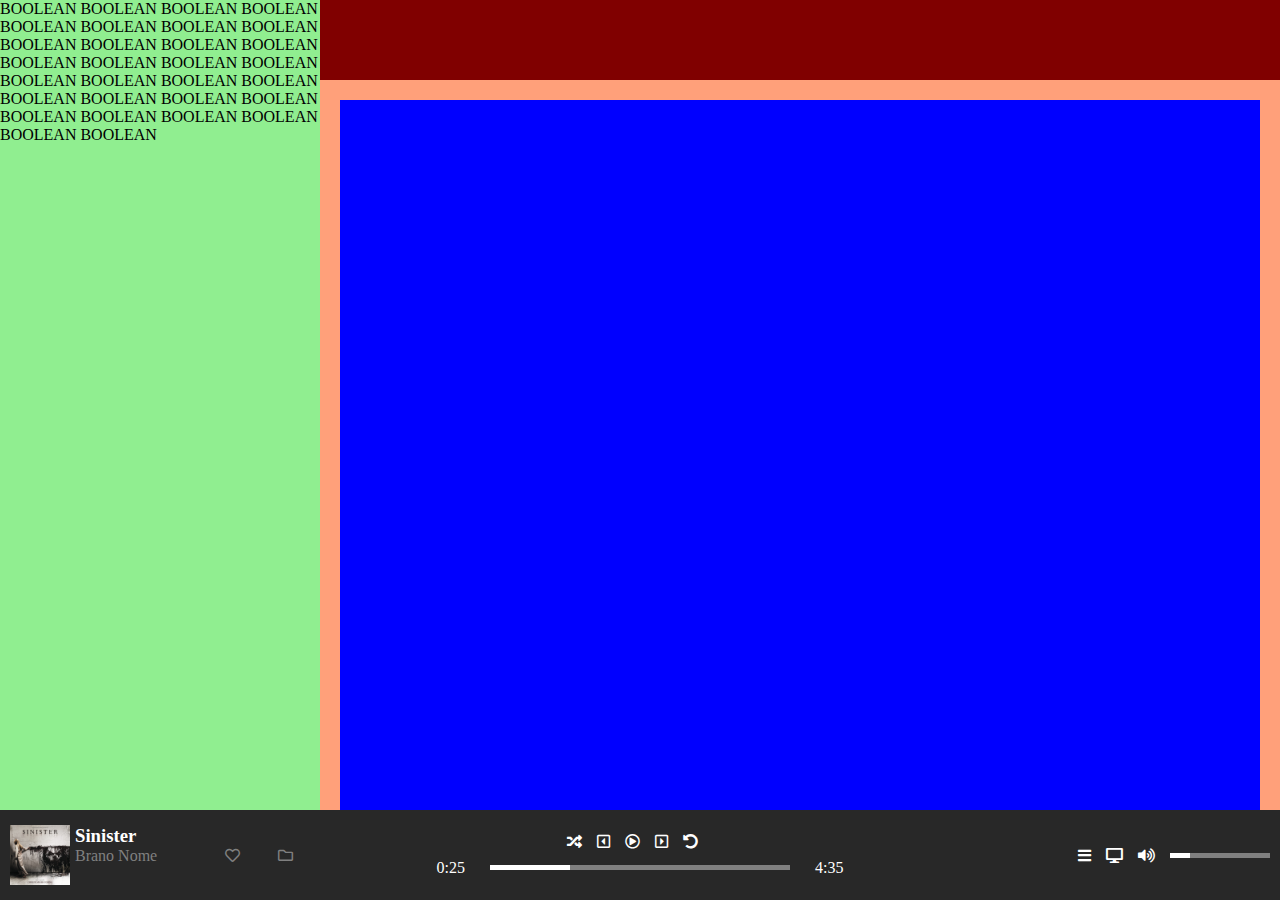
==== index.html @ 7d980401 "html-css-spotifyweb" ====
<!DOCTYPE html>
<html lang="en">
<head>
    <meta charset="UTF-8">
    <meta http-equiv="X-UA-Compatible" content="IE=edge">
    <meta name="viewport" content="width=device-width, initial-scale=1.0">
    <title>Spotify WEB</title>
    <meta name="viewport" content="width=device-width, initial-scale=1.0">
    <link href="https://cdnjs.cloudflare.com/ajax/libs/font-awesome/5.13.0/css/all.min.css" rel="stylesheet">
    <link rel="stylesheet" href="css/12bool-responsive.css">
    <link rel="stylesheet" href="css/style.css">
</head>

<body>

    <div class="container-fluid">

        <div class="main row">
            <div class="side-bar col-xs-1 col-md-2 col-lg-3">
                <div class="side-bar-content">BOOLEAN BOOLEAN BOOLEAN BOOLEAN
                     BOOLEAN BOOLEAN BOOLEAN BOOLEAN BOOLEAN BOOLEAN BOOLEAN 
                     BOOLEAN BOOLEAN BOOLEAN BOOLEAN BOOLEAN BOOLEAN BOOLEAN 
                     BOOLEAN BOOLEAN BOOLEAN BOOLEAN BOOLEAN BOOLEAN BOOLEAN 
                     BOOLEAN BOOLEAN BOOLEAN BOOLEAN BOOLEAN</div>
            </div>
            
            <div class="content col-xs-11 col-md-10 col-lg-9">
                <div class="topbar-fixed"></div>
                <div class="container-content"></div>
            </div>
        </div>

        <div class="footer row">
            
            <div class="item-footer col-xs-4 col-md-3">
                
                <div class="col-xs-10 col-lg-8 row">
                    
                    <img class="img-footer"src="img/sinister.jpeg" alt="">
                    <div class="desc-footer-left">
                        <h3 class="text-color-white">Sinister</h3>
                        <div class="text-color-grey">Brano Nome</div>
                    </div>

                </div>
                
                <div class="icon col-xs-2 col-lg-4 row">
                    <i class="far fa-heart text-color-grey"></i>
                    <i class="far fa-folder text-color-grey"></i>
                </div>

            </div>
            
            <div class="item-footer col-xs-4 col-md-6 row">
                <div class="item-footer-central-buttons row">
                    <i class="fas fa-random text-color-white"></i>
                    <i class="far fa-caret-square-left text-color-white"></i>
                    <i class="far fa-play-circle text-color-white"></i>
                    <i class="far fa-caret-square-right text-color-white"></i>
                    <i class="fas fa-undo-alt text-color-white"></i>
                </div>

                <div class="items-footer-central-music-bar row text-color-white">
                    <div>0:25</div>
                    <div class="music-bar">
                        <div class="music-bar-white"></div>
                    </div>
                    <div>4:35</div>
                </div>
            </div>
            
            <div class="item-footer col-xs-4 col-md-3 row">
                <i class="fas fa-bars text-color-white"></i>
                <i class="fas fa-desktop text-color-white"></i>
                <i class="fas fa-volume-up text-color-white"></i>
                <div class="music-bar-item-footer-right">
                    <div class="music-bar-white-item-footer-right"></div>
                </div>
            </div>
        </div>

    </div>
    
</body>
</html>
---- css/12bool-responsive.css ----
* {
    margin: 0;
    padding: 0;
    box-sizing: border-box;
}

.container-fluid {
    width: 100%;
    max-width: 100%;
}

.container {
    width: 1070px;
    max-width: 100%;
    margin: 0 auto;
}

.row {
    display: flex;
    flex-direction: row;
    flex-wrap: wrap;
}

[class*="col-"] {
    flex: 0 0 auto;
}


.col, 
.col-xs {
    flex-grow: 1;
    flex-basis: 0;
    max-width: 100%;
}

.col-xs-1  {flex-basis: calc((100% / 12) *  1); max-width: calc((100% / 12) *  1);}
.col-xs-2  {flex-basis: calc((100% / 12) *  2); max-width: calc((100% / 12) *  2);}
.col-xs-3  {flex-basis: calc((100% / 12) *  3); max-width: calc((100% / 12) *  3);}
.col-xs-4  {flex-basis: calc((100% / 12) *  4); max-width: calc((100% / 12) *  4);}
.col-xs-5  {flex-basis: calc((100% / 12) *  5); max-width: calc((100% / 12) *  5);}
.col-xs-6  {flex-basis: calc((100% / 12) *  6); max-width: calc((100% / 12) *  6);}
.col-xs-7  {flex-basis: calc((100% / 12) *  7); max-width: calc((100% / 12) *  7);}
.col-xs-8  {flex-basis: calc((100% / 12) *  8); max-width: calc((100% / 12) *  8);}
.col-xs-9  {flex-basis: calc((100% / 12) *  9); max-width: calc((100% / 12) *  9);}
.col-xs-10 {flex-basis: calc((100% / 12) * 10); max-width: calc((100% / 12) * 10);}
.col-xs-11 {flex-basis: calc((100% / 12) * 11); max-width: calc((100% / 12) * 11);}
.col-xs-12 {flex-basis: calc((100% / 12) * 12); max-width: calc((100% / 12) * 12);}
.col-xs-offset-1  {margin-left: calc((100% / 12) *  1);}
.col-xs-offset-2  {margin-left: calc((100% / 12) *  2);}
.col-xs-offset-3  {margin-left: calc((100% / 12) *  3);}
.col-xs-offset-4  {margin-left: calc((100% / 12) *  4);}
.col-xs-offset-5  {margin-left: calc((100% / 12) *  5);}
.col-xs-offset-6  {margin-left: calc((100% / 12) *  6);}
.col-xs-offset-7  {margin-left: calc((100% / 12) *  7);}
.col-xs-offset-8  {margin-left: calc((100% / 12) *  8);}
.col-xs-offset-9  {margin-left: calc((100% / 12) *  9);}
.col-xs-offset-10 {margin-left: calc((100% / 12) * 10);}
.col-xs-offset-11 {margin-left: calc((100% / 12) * 11);}


@media only screen and (min-width: 576px) {

      .col-sm {
        flex-grow: 1;
        flex-basis: 0;
        max-width: 100%;
      }

      .col-sm-1  {flex-basis: calc((100% / 12) *  1); max-width: calc((100% / 12) *  1);}
      .col-sm-2  {flex-basis: calc((100% / 12) *  2); max-width: calc((100% / 12) *  2);}
      .col-sm-3  {flex-basis: calc((100% / 12) *  3); max-width: calc((100% / 12) *  3);}
      .col-sm-4  {flex-basis: calc((100% / 12) *  4); max-width: calc((100% / 12) *  4);}
      .col-sm-5  {flex-basis: calc((100% / 12) *  5); max-width: calc((100% / 12) *  5);}
      .col-sm-6  {flex-basis: calc((100% / 12) *  6); max-width: calc((100% / 12) *  6);}
      .col-sm-7  {flex-basis: calc((100% / 12) *  7); max-width: calc((100% / 12) *  7);}
      .col-sm-8  {flex-basis: calc((100% / 12) *  8); max-width: calc((100% / 12) *  8);}
      .col-sm-9  {flex-basis: calc((100% / 12) *  9); max-width: calc((100% / 12) *  9);}
      .col-sm-10 {flex-basis: calc((100% / 12) * 10); max-width: calc((100% / 12) * 10);}
      .col-sm-11 {flex-basis: calc((100% / 12) * 11); max-width: calc((100% / 12) * 11);}
      .col-sm-12 {flex-basis: calc((100% / 12) * 12); max-width: calc((100% / 12) * 12);}
      .col-sm-offset-0  {margin-left: 0;}
      .col-sm-offset-1  {margin-left: calc((100% / 12) *  1);}
      .col-sm-offset-2  {margin-left: calc((100% / 12) *  2);}
      .col-sm-offset-3  {margin-left: calc((100% / 12) *  3);}
      .col-sm-offset-4  {margin-left: calc((100% / 12) *  4);}
      .col-sm-offset-5  {margin-left: calc((100% / 12) *  5);}
      .col-sm-offset-6  {margin-left: calc((100% / 12) *  6);}
      .col-sm-offset-7  {margin-left: calc((100% / 12) *  7);}
      .col-sm-offset-8  {margin-left: calc((100% / 12) *  8);}
      .col-sm-offset-9  {margin-left: calc((100% / 12) *  9);}
      .col-sm-offset-10 {margin-left: calc((100% / 12) * 10);}
      .col-sm-offset-11 {margin-left: calc((100% / 12) * 11);}

}
@media only screen and (min-width: 768px) {

  /* 12 System */
  .col-md {
    flex-grow: 1;
    flex-basis: 0;
    max-width: 100%;
  }

  .col-md-1  {flex-basis: calc((100% / 12) *  1); max-width: calc((100% / 12) *  1);}
  .col-md-2  {flex-basis: calc((100% / 12) *  2); max-width: calc((100% / 12) *  2);}
  .col-md-3  {flex-basis: calc((100% / 12) *  3); max-width: calc((100% / 12) *  3);}
  .col-md-4  {flex-basis: calc((100% / 12) *  4); max-width: calc((100% / 12) *  4);}
  .col-md-5  {flex-basis: calc((100% / 12) *  5); max-width: calc((100% / 12) *  5);}
  .col-md-6  {flex-basis: calc((100% / 12) *  6); max-width: calc((100% / 12) *  6);}
  .col-md-7  {flex-basis: calc((100% / 12) *  7); max-width: calc((100% / 12) *  7);}
  .col-md-8  {flex-basis: calc((100% / 12) *  8); max-width: calc((100% / 12) *  8);}
  .col-md-9  {flex-basis: calc((100% / 12) *  9); max-width: calc((100% / 12) *  9);}
  .col-md-10 {flex-basis: calc((100% / 12) * 10); max-width: calc((100% / 12) * 10);}
  .col-md-11 {flex-basis: calc((100% / 12) * 11); max-width: calc((100% / 12) * 11);}
  .col-md-12 {flex-basis: calc((100% / 12) * 12); max-width: calc((100% / 12) * 12);}
  .col-md-offset-0  {margin-left: 0;}
  .col-md-offset-1  {margin-left: calc((100% / 12) *  1);}
  .col-md-offset-2  {margin-left: calc((100% / 12) *  2);}
  .col-md-offset-3  {margin-left: calc((100% / 12) *  3);}
  .col-md-offset-4  {margin-left: calc((100% / 12) *  4);}
  .col-md-offset-5  {margin-left: calc((100% / 12) *  5);}
  .col-md-offset-6  {margin-left: calc((100% / 12) *  6);}
  .col-md-offset-7  {margin-left: calc((100% / 12) *  7);}
  .col-md-offset-8  {margin-left: calc((100% / 12) *  8);}
  .col-md-offset-9  {margin-left: calc((100% / 12) *  9);}
  .col-md-offset-10 {margin-left: calc((100% / 12) * 10);}
  .col-md-offset-11 {margin-left: calc((100% / 12) * 11);}

}
@media only screen and (min-width: 992px) {

  /* 12 System */
  .col-lg {
    flex-grow: 1;
    flex-basis: 0;
    max-width: 100%;
  }

  .col-lg-1  {flex-basis: calc((100% / 12) *  1); max-width: calc((100% / 12) *  1);}
  .col-lg-2  {flex-basis: calc((100% / 12) *  2); max-width: calc((100% / 12) *  2);}
  .col-lg-3  {flex-basis: calc((100% / 12) *  3); max-width: calc((100% / 12) *  3);}
  .col-lg-4  {flex-basis: calc((100% / 12) *  4); max-width: calc((100% / 12) *  4);}
  .col-lg-5  {flex-basis: calc((100% / 12) *  5); max-width: calc((100% / 12) *  5);}
  .col-lg-6  {flex-basis: calc((100% / 12) *  6); max-width: calc((100% / 12) *  6);}
  .col-lg-7  {flex-basis: calc((100% / 12) *  7); max-width: calc((100% / 12) *  7);}
  .col-lg-8  {flex-basis: calc((100% / 12) *  8); max-width: calc((100% / 12) *  8);}
  .col-lg-9  {flex-basis: calc((100% / 12) *  9); max-width: calc((100% / 12) *  9);}
  .col-lg-10 {flex-basis: calc((100% / 12) * 10); max-width: calc((100% / 12) * 10);}
  .col-lg-11 {flex-basis: calc((100% / 12) * 11); max-width: calc((100% / 12) * 11);}
  .col-lg-12 {flex-basis: calc((100% / 12) * 12); max-width: calc((100% / 12) * 12);}
  .col-lg-offset-0  {margin-left: 0;}
  .col-lg-offset-1  {margin-left: calc((100% / 12) *  1);}
  .col-lg-offset-2  {margin-left: calc((100% / 12) *  2);}
  .col-lg-offset-3  {margin-left: calc((100% / 12) *  3);}
  .col-lg-offset-4  {margin-left: calc((100% / 12) *  4);}
  .col-lg-offset-5  {margin-left: calc((100% / 12) *  5);}
  .col-lg-offset-6  {margin-left: calc((100% / 12) *  6);}
  .col-lg-offset-7  {margin-left: calc((100% / 12) *  7);}
  .col-lg-offset-8  {margin-left: calc((100% / 12) *  8);}
  .col-lg-offset-9  {margin-left: calc((100% / 12) *  9);}
  .col-lg-offset-10 {margin-left: calc((100% / 12) * 10);}
  .col-lg-offset-11 {margin-left: calc((100% / 12) * 11);}

}
---- css/style.css ----
*{
    box-sizing: border-box;
    margin: 0;
    padding: 0;
}


/* CLASS UTILITY */
.text-color-white{
    color: white;
}

.text-color-grey{
    color: grey;
}
/* END CLASS UTILITY */


.container-fluid{
    width: 100%;
    height: 100vh;
}

.main{
    width: 100%;
    height: calc(100vh - 90px);
    background-color: lightcyan;
    /* z-index: 2; */
}


.side-bar{
    background-color: lightgreen;
    height: 100%;
}

.side-bar-content{
    height: 100%;
    overflow-y: hidden;
}

.content{
    background-color: lightsalmon;
    height: 100%;
    overflow-y: scroll;
}

.topbar-fixed{
    width: 100%;
    height: 80px;
    position: fixed;
    background-color: maroon;
}

.container-content{
    height: 200vh;
    background-color: blue;
    margin: 100px 20px 20px 20px;
}

.footer{
    width: 100%;
    height: 90px;
    background-color: #282828;
    display: flex;
    flex-direction: row;
    align-items: center;
    /* z-index: 1; */
}

.item-footer:first-child{
    display: flex;
    flex-direction: row;
    justify-content: flex-start;
}

.img-footer{
    width: 60px;
    height: 60px;
    margin: 0 5px 0 10px;
}

.desc-footer-left{
    display: flex;
    flex-direction: column;
}

.icon{
    justify-content: space-around;
    align-items: center;
}

i{
    font-size: 15px;
    margin-right: 15px;
}

.item-footer:nth-child(2){
    flex-direction: column;
    flex-grow: 1;
}

.item-footer-central-buttons{
    justify-content: center;
}

.items-footer-central-music-bar{
    justify-content: center;
    align-items: center;
    margin-top: 10px;
}

.music-bar{
    max-width: 300px;
    height: 5px;
    background-color: grey;
    margin: 0 25px;
    flex-grow: 1;
}

.music-bar-white{
    width: 80px;
    height: 5px;
    background-color: white;
    flex-grow: 1;
}

.item-footer:last-child{
    justify-content: flex-end;
    align-items: center;
}

.music-bar-item-footer-right{
    width: 100px;
    height: 5px;
    background-color: grey;
    margin-right: 10px;
}

.music-bar-white-item-footer-right{
    width: 20px;
    height: 5px;
    background-color: white;
}

.item-footer:last-child > i{
    /* padding-bottom: 10px; */
}
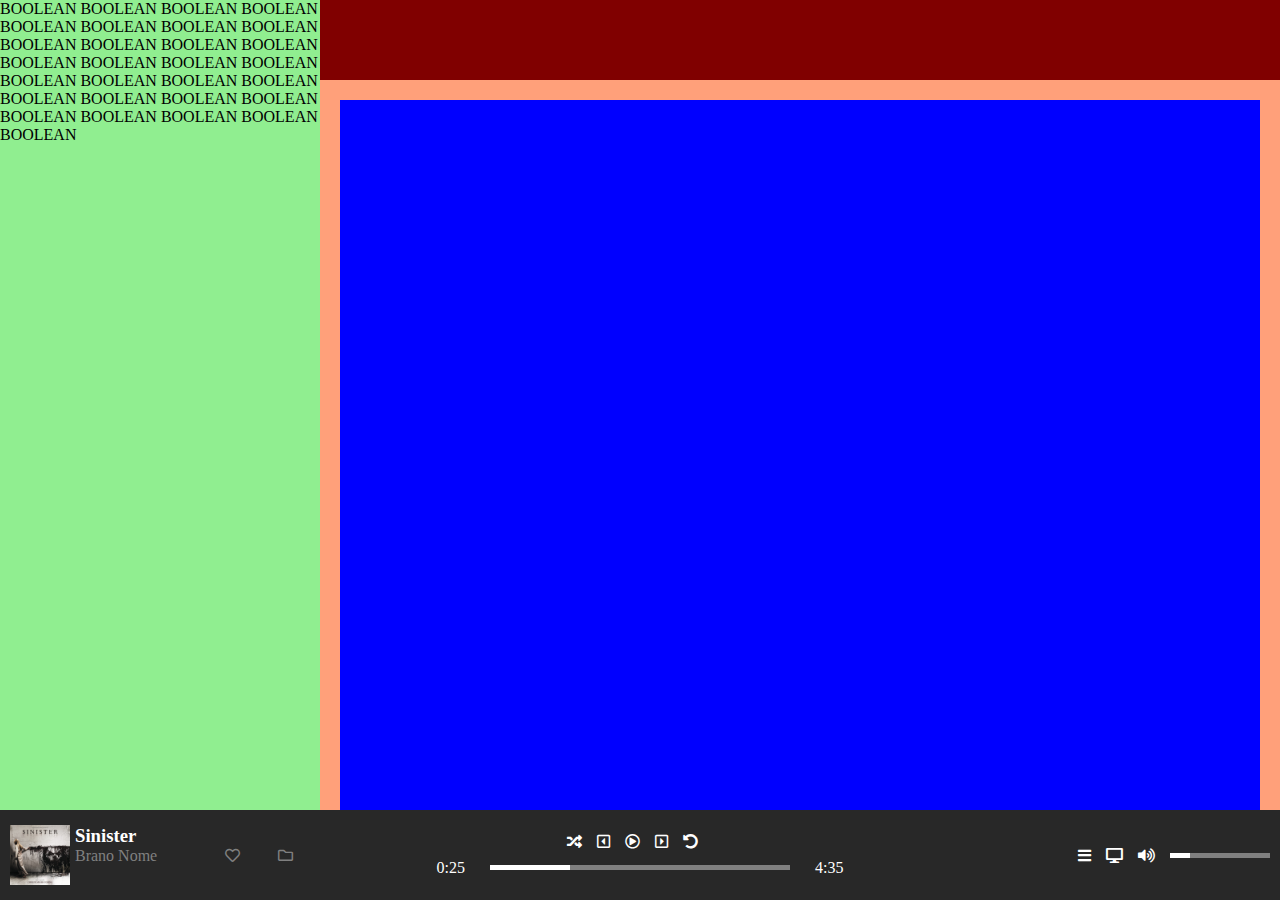
==== commit a052b636: "html-css-spotifyweb" ====
--- a/index.html
+++ b/index.html
@@ -17,7 +17,7 @@
 
         <div class="main row">
             <div class="side-bar col-xs-1 col-md-2 col-lg-3">
-                <div class="side-bar-content">BOOLEAN BOOLEAN BOOLEAN BOOLEAN
+                <div class="side-bar-content">BOOLEAN BOOLEAN BOOLEAN
                      BOOLEAN BOOLEAN BOOLEAN BOOLEAN BOOLEAN BOOLEAN BOOLEAN 
                      BOOLEAN BOOLEAN BOOLEAN BOOLEAN BOOLEAN BOOLEAN BOOLEAN 
                      BOOLEAN BOOLEAN BOOLEAN BOOLEAN BOOLEAN BOOLEAN BOOLEAN 
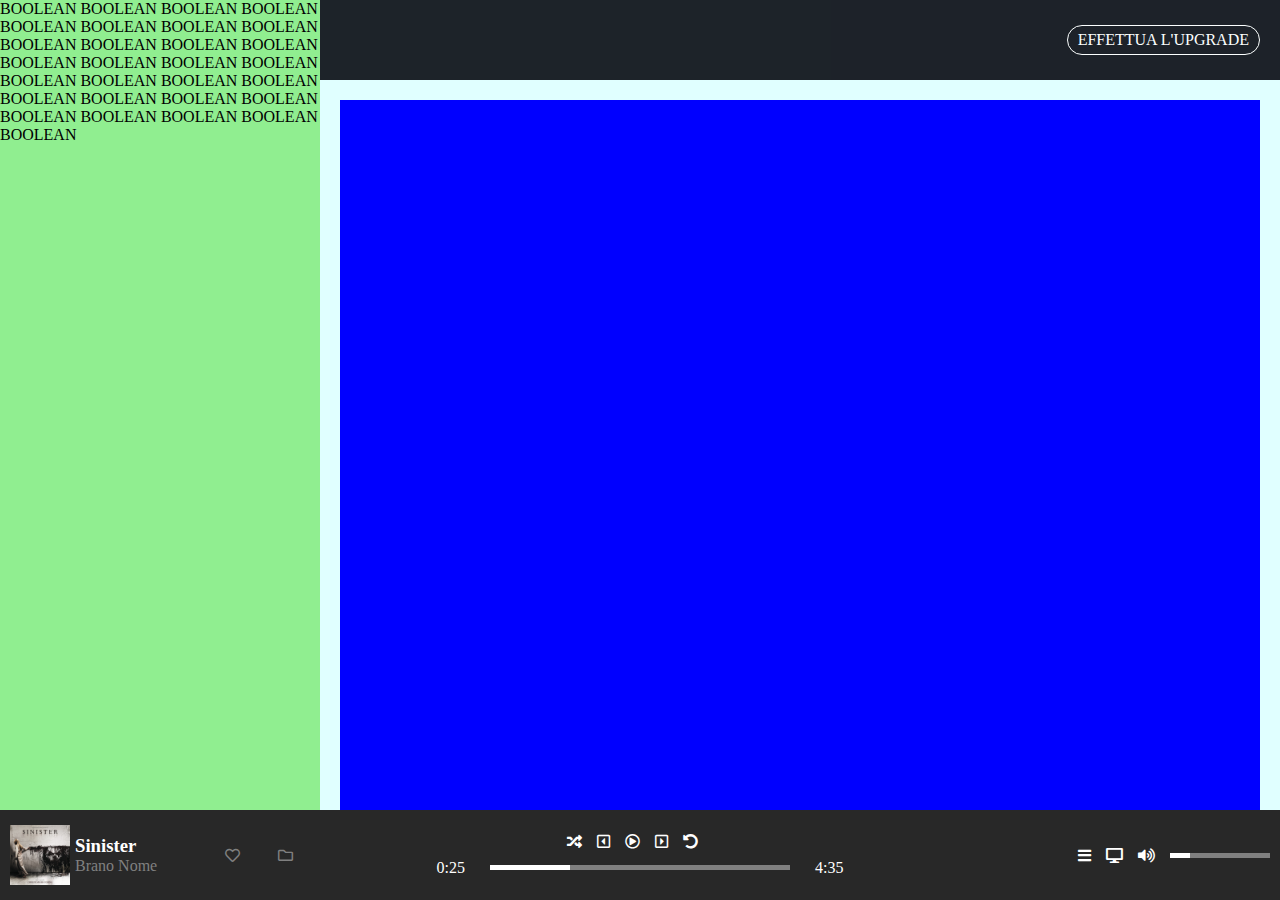
==== commit 72272da7: "html-css-spotifyweb" ====
--- a/index.html
+++ b/index.html
@@ -25,7 +25,9 @@
             </div>
             
             <div class="content col-xs-11 col-md-10 col-lg-9">
-                <div class="topbar-fixed"></div>
+                <div class="topbar-fixed row col-xs-11 col-md-10 col-lg-9">
+                    <div class="button-topbar text-color-white">EFFETTUA L'UPGRADE</div>
+                </div>
                 <div class="container-content"></div>
             </div>
         </div>
--- a/css/style.css
+++ b/css/style.css
@@ -40,16 +40,27 @@
 }
 
 .content{
-    background-color: lightsalmon;
     height: 100%;
     overflow-y: scroll;
 }
 
 .topbar-fixed{
+    opacity: 0.9;
     width: 100%;
     height: 80px;
     position: fixed;
-    background-color: maroon;
+    background-color: hsl(222deg 38% 5%);
+    justify-content: flex-end;
+    align-items: center;
+    padding-right: 20px;
+}
+
+.button-topbar{
+    border: 1px solid white;
+    border-radius: 20px;
+    padding: 5px 10px;
+    /* position: absolute; */
+    /* right: 10px; */
 }
 
 .container-content{
@@ -83,6 +94,7 @@
 .desc-footer-left{
     display: flex;
     flex-direction: column;
+    justify-content: center;
 }
 
 .icon{
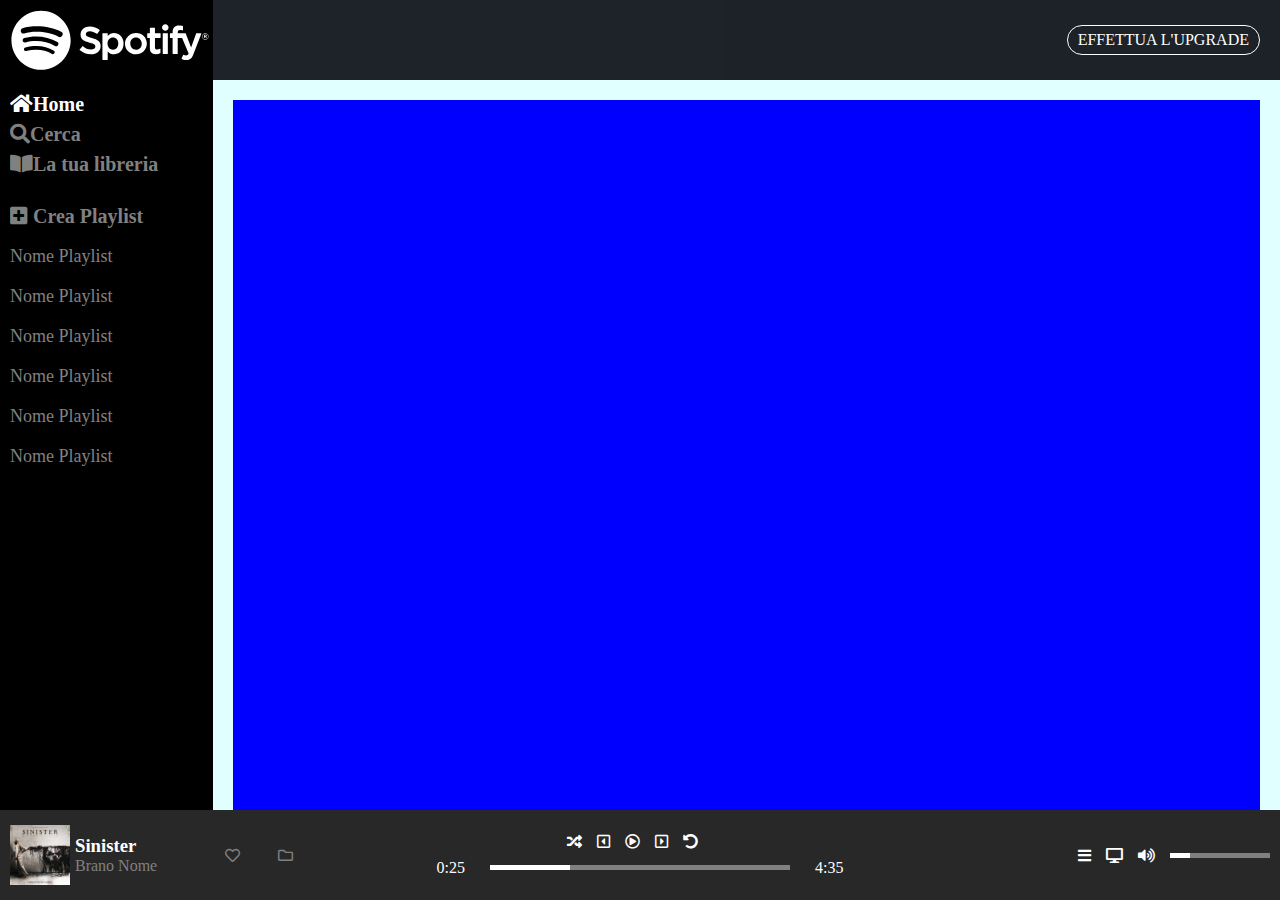
==== commit 95bcfc2d: "html-css-spotifyweb" ====
--- a/index.html
+++ b/index.html
@@ -1,5 +1,6 @@
 <!DOCTYPE html>
 <html lang="en">
+
 <head>
     <meta charset="UTF-8">
     <meta http-equiv="X-UA-Compatible" content="IE=edge">
@@ -16,16 +17,36 @@
     <div class="container-fluid">
 
         <div class="main row">
-            <div class="side-bar col-xs-1 col-md-2 col-lg-3">
-                <div class="side-bar-content">BOOLEAN BOOLEAN BOOLEAN
-                     BOOLEAN BOOLEAN BOOLEAN BOOLEAN BOOLEAN BOOLEAN BOOLEAN 
-                     BOOLEAN BOOLEAN BOOLEAN BOOLEAN BOOLEAN BOOLEAN BOOLEAN 
-                     BOOLEAN BOOLEAN BOOLEAN BOOLEAN BOOLEAN BOOLEAN BOOLEAN 
-                     BOOLEAN BOOLEAN BOOLEAN BOOLEAN BOOLEAN</div>
+            <div class="side-bar col-xs-1 col-md-2">
+                <div class="side-bar-content">
+                    <div class="content">
+                        <img class="logo" src="img/logo.svg" alt="">
+                        <div class="home-sidebar">
+                            <i class="fas fa-home text-color-white">Home</i>
+                            <i class="fas fa-search text-color-grey">Cerca</i>
+                            <i class="fas fa-book-open text-color-grey">La tua libreria</i>
+                        </div>
+                        <h3 class="playlist-sidebar" class="text-color-white">PLAYLIST</h3>
+                        <div class="plus-sidebar">
+                            <i class="fas fa-plus-square text-color-grey"> Crea Playlist</i>
+                        </div>
+                        <div class="nome-playlist">
+                            <div class="text-color-grey">Nome Playlist</div>
+                            <div class="text-color-grey">Nome Playlist</div>
+                            <div class="text-color-grey">Nome Playlist</div>
+                            <div class="text-color-grey">Nome Playlist</div>
+                            <div class="text-color-grey">Nome Playlist</div>
+                            <div class="text-color-grey">Nome Playlist</div>
+                        </div>
+                    
+                    </div>
+
+                    
+                </div>
             </div>
-            
-            <div class="content col-xs-11 col-md-10 col-lg-9">
-                <div class="topbar-fixed row col-xs-11 col-md-10 col-lg-9">
+
+            <div class="content col-xs-11 col-md-10">
+                <div class="topbar-fixed row col-xs-11 col-md-10">
                     <div class="button-topbar text-color-white">EFFETTUA L'UPGRADE</div>
                 </div>
                 <div class="container-content"></div>
@@ -33,26 +54,26 @@
         </div>
 
         <div class="footer row">
-            
+
             <div class="item-footer col-xs-4 col-md-3">
-                
+
                 <div class="col-xs-10 col-lg-8 row">
-                    
-                    <img class="img-footer"src="img/sinister.jpeg" alt="">
+
+                    <img class="img-footer" src="img/sinister.jpeg" alt="">
                     <div class="desc-footer-left">
                         <h3 class="text-color-white">Sinister</h3>
                         <div class="text-color-grey">Brano Nome</div>
                     </div>
 
                 </div>
-                
+
                 <div class="icon col-xs-2 col-lg-4 row">
                     <i class="far fa-heart text-color-grey"></i>
                     <i class="far fa-folder text-color-grey"></i>
                 </div>
 
             </div>
-            
+
             <div class="item-footer col-xs-4 col-md-6 row">
                 <div class="item-footer-central-buttons row">
                     <i class="fas fa-random text-color-white"></i>
@@ -70,7 +91,7 @@
                     <div>4:35</div>
                 </div>
             </div>
-            
+
             <div class="item-footer col-xs-4 col-md-3 row">
                 <i class="fas fa-bars text-color-white"></i>
                 <i class="fas fa-desktop text-color-white"></i>
@@ -82,6 +103,7 @@
         </div>
 
     </div>
-    
+
 </body>
+
 </html>--- a/css/style.css
+++ b/css/style.css
@@ -25,23 +25,45 @@
     width: 100%;
     height: calc(100vh - 90px);
     background-color: lightcyan;
-    /* z-index: 2; */
 }
 
 
 .side-bar{
-    background-color: lightgreen;
+    background-color: black;
     height: 100%;
 }
 
 .side-bar-content{
     height: 100%;
     overflow-y: hidden;
+    padding: 10px 0 0 10px;
+    /* line-height: 40px; */
+    /* font-size: 10px; */
+}
+
+.logo{
+    width: 200px;
+    margin-bottom: 20px;
 }
 
 .content{
     height: 100%;
-    overflow-y: scroll;
+    overflow-y: hidden;
+}
+
+.content i{
+    font-size: 20px;
+    margin-bottom: 10px;
+    display: block;
+}
+
+.plus-sidebar{
+    font-size: 30px;
+}
+
+.nome-playlist{
+    font-size: 18px;
+    line-height: 40px;
 }
 
 .topbar-fixed{
@@ -59,8 +81,6 @@
     border: 1px solid white;
     border-radius: 20px;
     padding: 5px 10px;
-    /* position: absolute; */
-    /* right: 10px; */
 }
 
 .container-content{
@@ -76,13 +96,13 @@
     display: flex;
     flex-direction: row;
     align-items: center;
-    /* z-index: 1; */
 }
 
 .item-footer:first-child{
     display: flex;
     flex-direction: row;
     justify-content: flex-start;
+    flex-wrap: nowrap;
 }
 
 .img-footer{
@@ -110,6 +130,7 @@
 .item-footer:nth-child(2){
     flex-direction: column;
     flex-grow: 1;
+    flex-wrap: nowrap;
 }
 
 .item-footer-central-buttons{
@@ -140,6 +161,7 @@
 .item-footer:last-child{
     justify-content: flex-end;
     align-items: center;
+    flex-wrap: nowrap;
 }
 
 .music-bar-item-footer-right{
@@ -154,7 +176,3 @@
     height: 5px;
     background-color: white;
 }
-
-.item-footer:last-child > i{
-    /* padding-bottom: 10px; */
-}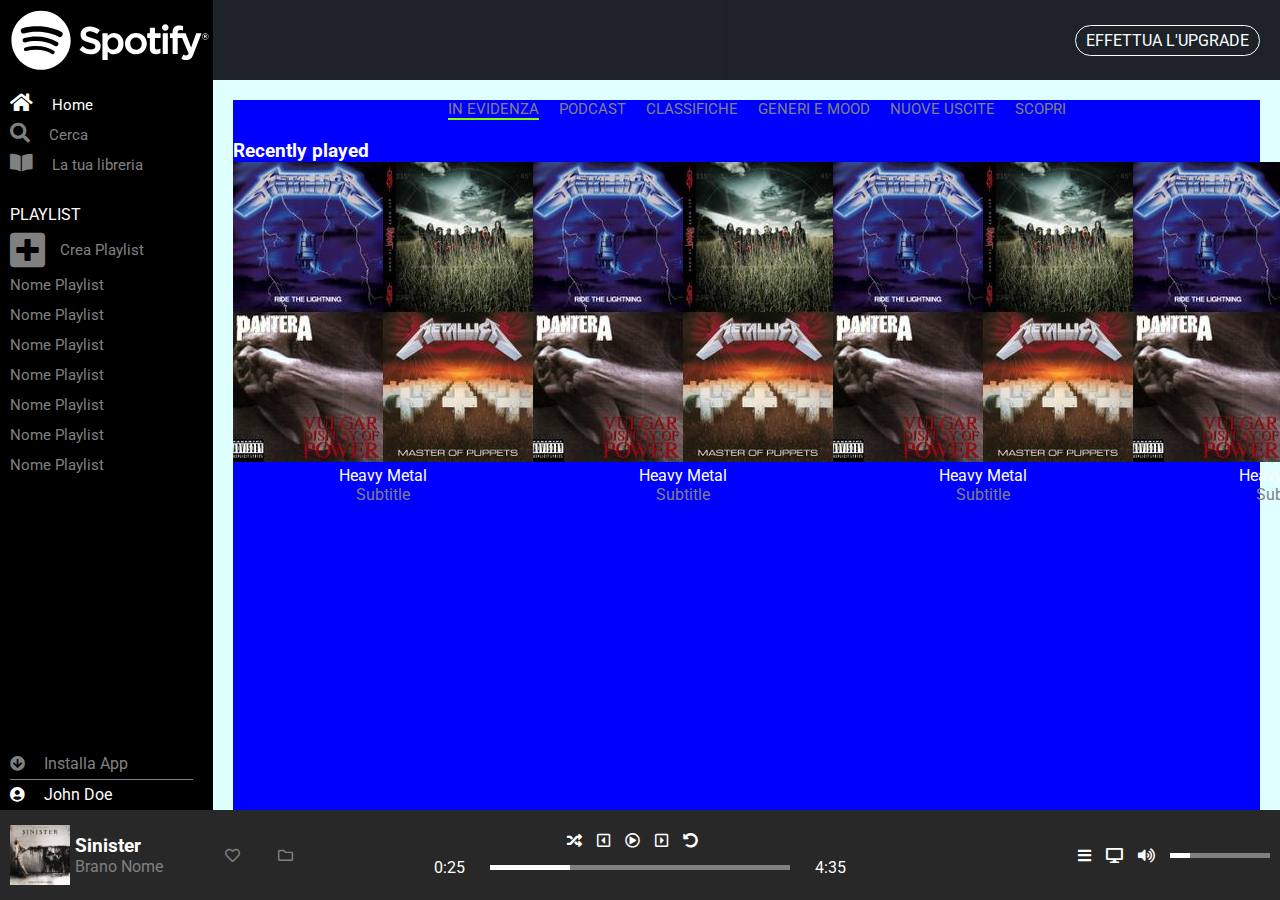
==== commit c1fd6bd6: "html-css-spotifyweb" ====
--- a/index.html
+++ b/index.html
@@ -6,6 +6,8 @@
     <meta http-equiv="X-UA-Compatible" content="IE=edge">
     <meta name="viewport" content="width=device-width, initial-scale=1.0">
     <title>Spotify WEB</title>
+    <link rel="preconnect" href="https://fonts.gstatic.com">
+    <link href="https://fonts.googleapis.com/css2?family=Roboto&display=swap" rel="stylesheet">
     <meta name="viewport" content="width=device-width, initial-scale=1.0">
     <link href="https://cdnjs.cloudflare.com/ajax/libs/font-awesome/5.13.0/css/all.min.css" rel="stylesheet">
     <link rel="stylesheet" href="css/12bool-responsive.css">
@@ -17,39 +19,108 @@
     <div class="container-fluid">
 
         <div class="main row">
-            <div class="side-bar col-xs-1 col-md-2">
-                <div class="side-bar-content">
-                    <div class="content">
-                        <img class="logo" src="img/logo.svg" alt="">
-                        <div class="home-sidebar">
-                            <i class="fas fa-home text-color-white">Home</i>
-                            <i class="fas fa-search text-color-grey">Cerca</i>
-                            <i class="fas fa-book-open text-color-grey">La tua libreria</i>
+            <div class="side-bar col-xs-1 col-md-2 row">
+                <div class="row sidebar-content">
+                    <img class="logo" src="img/logo.svg" alt="">
+                    <div class="sidebar-content-top">
+                        <div>
+                            <i class="fas fa-home text-color-white"></i>
+                            <span class="text-color-white">Home</span>
                         </div>
-                        <h3 class="playlist-sidebar" class="text-color-white">PLAYLIST</h3>
-                        <div class="plus-sidebar">
-                            <i class="fas fa-plus-square text-color-grey"> Crea Playlist</i>
+                        <div>
+                            <i class="fas fa-search text-color-grey"></i>
+                            <span class="text-color-grey">Cerca</span>
                         </div>
-                        <div class="nome-playlist">
-                            <div class="text-color-grey">Nome Playlist</div>
-                            <div class="text-color-grey">Nome Playlist</div>
-                            <div class="text-color-grey">Nome Playlist</div>
-                            <div class="text-color-grey">Nome Playlist</div>
-                            <div class="text-color-grey">Nome Playlist</div>
-                            <div class="text-color-grey">Nome Playlist</div>
+                        <div>
+                            <i class="fas fa-book-open text-color-grey"></i>
+                            <span class="text-color-grey">La tua libreria</span>
                         </div>
-                    
+                    </div>
+                    <div class="playlist">
+                        <div class="text-color-white">PLAYLIST</div>
+                        <div class="text-plus row">
+                            <i class="icon-plus-sidebar fas fa-plus-square text-color-grey"></i>
+                            <span class="text-color-grey">Crea Playlist</span>
+                        </div>
+                        <ul class="text-color-grey">
+                            <li>Nome Playlist</li>
+                            <li>Nome Playlist</li>
+                            <li>Nome Playlist</li>
+                            <li>Nome Playlist</li>
+                            <li>Nome Playlist</li>
+                            <li>Nome Playlist</li>
+                            <li>Nome Playlist</li>
+                        </ul>
+                    </div>
+                </div>
+
+                <div class="sidebar-footer row">
+                    <div>
+                        <i class="fas fa-arrow-circle-down text-color-grey"></i>
+                        <span class="text-color-grey">Installa App</span>
+                    </div>
+                    <div class="hr"></div>
+                    <div>
+                        <i class="fas fa-user-circle text-color-white"></i>
+                        <span class="text-color-white">John Doe</span>
                     </div>
 
-                    
                 </div>
+
             </div>
 
             <div class="content col-xs-11 col-md-10">
+
                 <div class="topbar-fixed row col-xs-11 col-md-10">
                     <div class="button-topbar text-color-white">EFFETTUA L'UPGRADE</div>
                 </div>
-                <div class="container-content"></div>
+
+                <div class="container-content">
+                    <ul class="row text-color-grey">
+                        <li> IN EVIDENZA</li>
+                        <li>PODCAST</li>
+                        <li>CLASSIFICHE</li>
+                        <li>GENERI E MOOD</li>
+                        <li>NUOVE USCITE</li>
+                        <li>SCOPRI</li>
+                    </ul>
+                    <h3 class="text-color-white">Recently played</h3>
+                    <div class="row row-films">
+                        <div class="film-content">
+                            <img src="img/metal_lifting.jpg" alt="">
+                            <div class="text-color-white">Heavy Metal</div>
+                            <div class="text-color-grey">Subtitle</div>
+                        </div>
+                        <div class="film-content">
+                            <img src="img/metal_lifting.jpg" alt="">
+                            <div class="text-color-white">Heavy Metal</div>
+                            <div class="text-color-grey">Subtitle</div>
+                        </div>
+                        <div class="film-content">
+                            <img src="img/metal_lifting.jpg" alt="">
+                            <div class="text-color-white">Heavy Metal</div>
+                            <div class="text-color-grey">Subtitle</div>
+                        </div>
+                        <div class="film-content">
+                            <img src="img/metal_lifting.jpg" alt="">
+                            <div class="text-color-white">Heavy Metal</div>
+                            <div class="text-color-grey">Subtitle</div>
+                        </div>
+                        <div class="film-content">
+                            <img src="img/metal_lifting.jpg" alt="">
+                            <div class="text-color-white">Heavy Metal</div>
+                            <div class="text-color-grey">Subtitle</div>
+                        </div>
+                        <div class="film-content">
+                            <img src="img/metal_lifting.jpg" alt="">
+                            <div class="text-color-white">Heavy Metal</div>
+                            <div class="text-color-grey">Subtitle</div>
+                        </div>
+                        
+                    </div>
+
+                </div>
+
             </div>
         </div>
 
--- a/css/style.css
+++ b/css/style.css
@@ -4,6 +4,10 @@
     padding: 0;
 }
 
+body{
+    font-family: 'Roboto', sans-serif;
+}
+
 
 /* CLASS UTILITY */
 .text-color-white{
@@ -31,14 +35,10 @@
 .side-bar{
     background-color: black;
     height: 100%;
-}
-
-.side-bar-content{
-    height: 100%;
-    overflow-y: hidden;
+    flex-direction: column;
+    justify-content: space-between;
     padding: 10px 0 0 10px;
-    /* line-height: 40px; */
-    /* font-size: 10px; */
+    overflow: hidden;
 }
 
 .logo{
@@ -46,24 +46,54 @@
     margin-bottom: 20px;
 }
 
+.sidebar-content, .sidebar-footer{
+    /* flex-direction: column; */
+    line-height: 30px;
+    /* width: 100%; */
+}
+
+.sidebar-content-top{
+    margin-bottom: 20px;
+    align-items: center;
+}
+
+.sidebar-content-top i{
+    font-size: 20px;
+}
+
+.playlist{
+    /* height: 280px; */
+    min-height: 280px; /*30%*/
+    flex-grow: 1;
+    flex-shrink: 1;
+    /* overflow-y: scroll; */
+}
+
+.sidebar-content span, ul.text-color-grey li{
+    font-size: 15px;
+}
+
+.text-plus{
+    align-items: center;
+}
+
+.icon-plus-sidebar{
+    font-size: 40px;
+}
+
+.sidebar-footer .hr{
+    width: 90%;
+    height: 1px;
+    background-color: grey;
+}
+
+
+
+
+
 .content{
     height: 100%;
-    overflow-y: hidden;
-}
-
-.content i{
-    font-size: 20px;
-    margin-bottom: 10px;
-    display: block;
-}
-
-.plus-sidebar{
-    font-size: 30px;
-}
-
-.nome-playlist{
-    font-size: 18px;
-    line-height: 40px;
+    overflow-y: scroll;
 }
 
 .topbar-fixed{
@@ -84,10 +114,38 @@
 }
 
 .container-content{
+    /* width: 100%; */
     height: 200vh;
     background-color: blue;
     margin: 100px 20px 20px 20px;
 }
+
+.container-content ul{
+    list-style: none;
+    justify-content: center;
+    margin-bottom: 20px;
+}
+
+.container-content ul li{
+    margin-left: 20px;
+}
+
+.container-content ul li:first-child{
+    border-bottom: 2px solid chartreuse;
+}
+
+
+.row-films{
+    flex-wrap: nowrap;
+}
+
+.film-content{
+    text-align: center;
+}
+
+
+
+
 
 .footer{
     width: 100%;
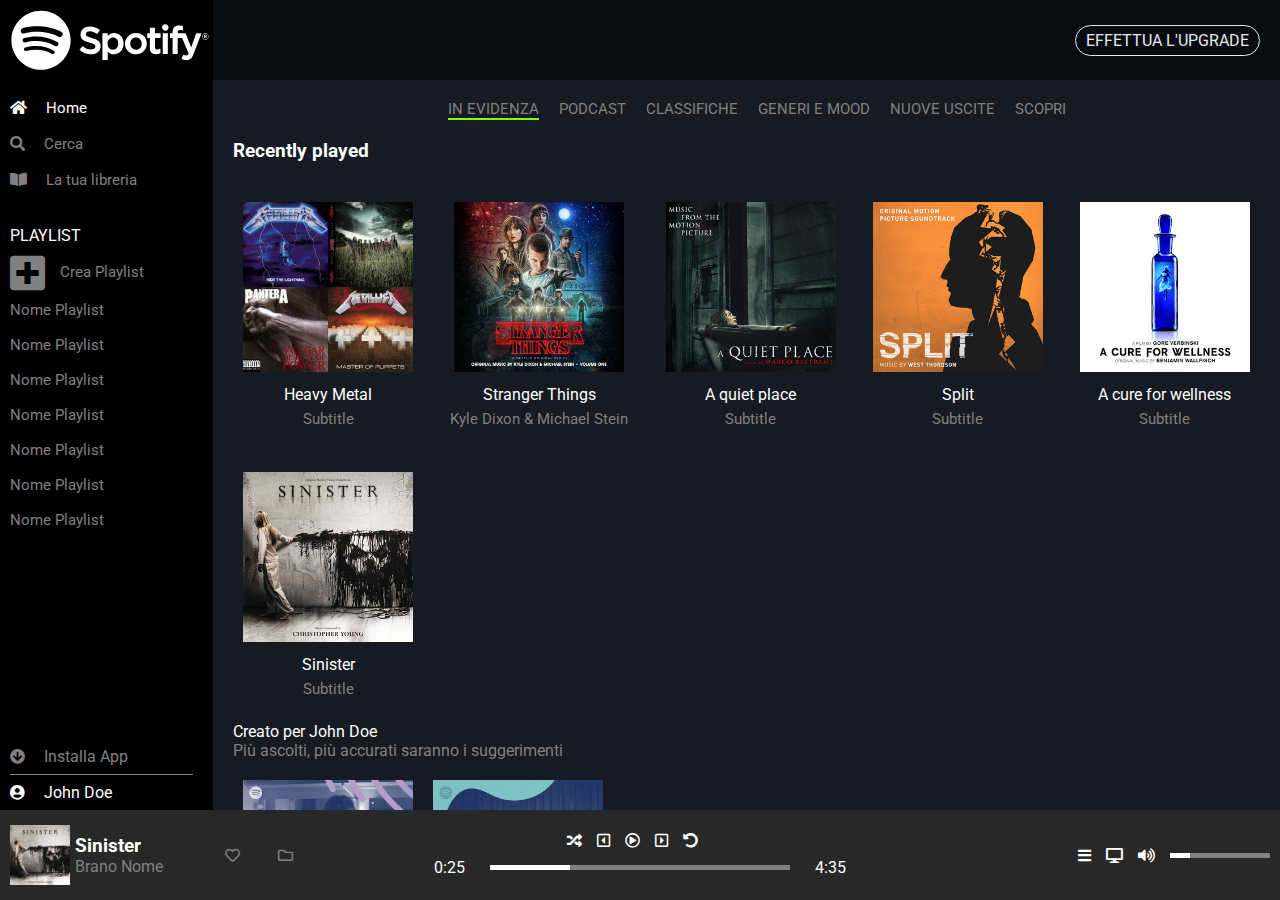
==== commit 6085aa5b: "html-css-spotifyweb" ====
--- a/index.html
+++ b/index.html
@@ -86,37 +86,51 @@
                     </ul>
                     <h3 class="text-color-white">Recently played</h3>
                     <div class="row row-films">
-                        <div class="film-content">
+                        <div class="film-item row">
                             <img src="img/metal_lifting.jpg" alt="">
                             <div class="text-color-white">Heavy Metal</div>
                             <div class="text-color-grey">Subtitle</div>
                         </div>
-                        <div class="film-content">
-                            <img src="img/metal_lifting.jpg" alt="">
-                            <div class="text-color-white">Heavy Metal</div>
+                        <div class="film-item row">
+                            <img src="img/stranger.jpeg" alt="">
+                            <div class="text-color-white">Stranger Things</div><!-- , Vol.1 (a Netflix Original Series Soundtrack)-->
+                            <div class="text-color-grey">Kyle Dixon & Michael Stein</div>
+                        </div>
+                        <div class="film-item row">
+                            <img src="img/aquietplace.jpeg" alt="">
+                            <div class="text-color-white">A quiet place</div>
                             <div class="text-color-grey">Subtitle</div>
                         </div>
-                        <div class="film-content">
-                            <img src="img/metal_lifting.jpg" alt="">
-                            <div class="text-color-white">Heavy Metal</div>
+                        <div class="film-item row">
+                            <img src="img/split.jpeg" alt="">
+                            <div class="text-color-white">Split</div>
                             <div class="text-color-grey">Subtitle</div>
                         </div>
-                        <div class="film-content">
-                            <img src="img/metal_lifting.jpg" alt="">
-                            <div class="text-color-white">Heavy Metal</div>
+                        <div class="film-item row">
+                            <img src="img/cure.jpeg" alt="">
+                            <div class="text-color-white">A cure for wellness</div>
                             <div class="text-color-grey">Subtitle</div>
                         </div>
-                        <div class="film-content">
-                            <img src="img/metal_lifting.jpg" alt="">
-                            <div class="text-color-white">Heavy Metal</div>
-                            <div class="text-color-grey">Subtitle</div>
-                        </div>
-                        <div class="film-content">
-                            <img src="img/metal_lifting.jpg" alt="">
-                            <div class="text-color-white">Heavy Metal</div>
+                        <div class="film-item row">
+                            <img src="img/sinister.jpeg" alt="">
+                            <div class="text-color-white">Sinister</div>
                             <div class="text-color-grey">Subtitle</div>
                         </div>
                         
+                    </div>
+
+                    <div class="text-color-white">Creato per John Doe</div>
+                    <div class="text-color-grey">Più ascolti, più accurati saranno i suggerimenti</div>
+                    
+                    <div class="row row-dailymix">
+                        <div class="film-item row">
+                            <img src="img/radar.jpeg" alt="">
+                            <div class="text-color-white">Release Radar</div>
+                        </div>
+                        <div class="film-item row">
+                            <img src="img/mixdaily.jpeg" alt="">
+                            <div class="text-color-white">Daily Mix 1</div>
+                        </div>
                     </div>
 
                 </div>
--- a/css/style.css
+++ b/css/style.css
@@ -28,7 +28,7 @@
 .main{
     width: 100%;
     height: calc(100vh - 90px);
-    background-color: lightcyan;
+    background-color: hsl(219deg 26% 11%);
 }
 
 
@@ -48,7 +48,7 @@
 
 .sidebar-content, .sidebar-footer{
     /* flex-direction: column; */
-    line-height: 30px;
+    line-height: 35px;
     /* width: 100%; */
 }
 
@@ -58,12 +58,12 @@
 }
 
 .sidebar-content-top i{
-    font-size: 20px;
+    /* font-size: 15px; */
 }
 
 .playlist{
     /* height: 280px; */
-    min-height: 280px; /*30%*/
+    min-height: 280px; 30%
     flex-grow: 1;
     flex-shrink: 1;
     /* overflow-y: scroll; */
@@ -116,8 +116,9 @@
 .container-content{
     /* width: 100%; */
     height: 200vh;
-    background-color: blue;
+    /* background-color: blue; */
     margin: 100px 20px 20px 20px;
+    /* margin-top: 100px; */
 }
 
 .container-content ul{
@@ -134,15 +135,30 @@
     border-bottom: 2px solid chartreuse;
 }
 
-
 .row-films{
-    flex-wrap: nowrap;
-}
-
-.film-content{
-    text-align: center;
-}
-
+    flex-wrap: wrap;
+    /* flex-grow: 1; */
+    justify-content: space-between;
+    /* flex-shrink: 1; */
+    margin-top: 20px;
+}
+
+.film-item img{
+    width: 170px;
+    margin-bottom: 10px;
+}
+
+.film-item{
+    align-items: center;
+    flex-direction: column;
+    line-height: 25px;
+    margin: 20px 10px;
+}
+
+
+.film-item .text-color-grey{
+    font-size: 15px;
+}
 
 
 
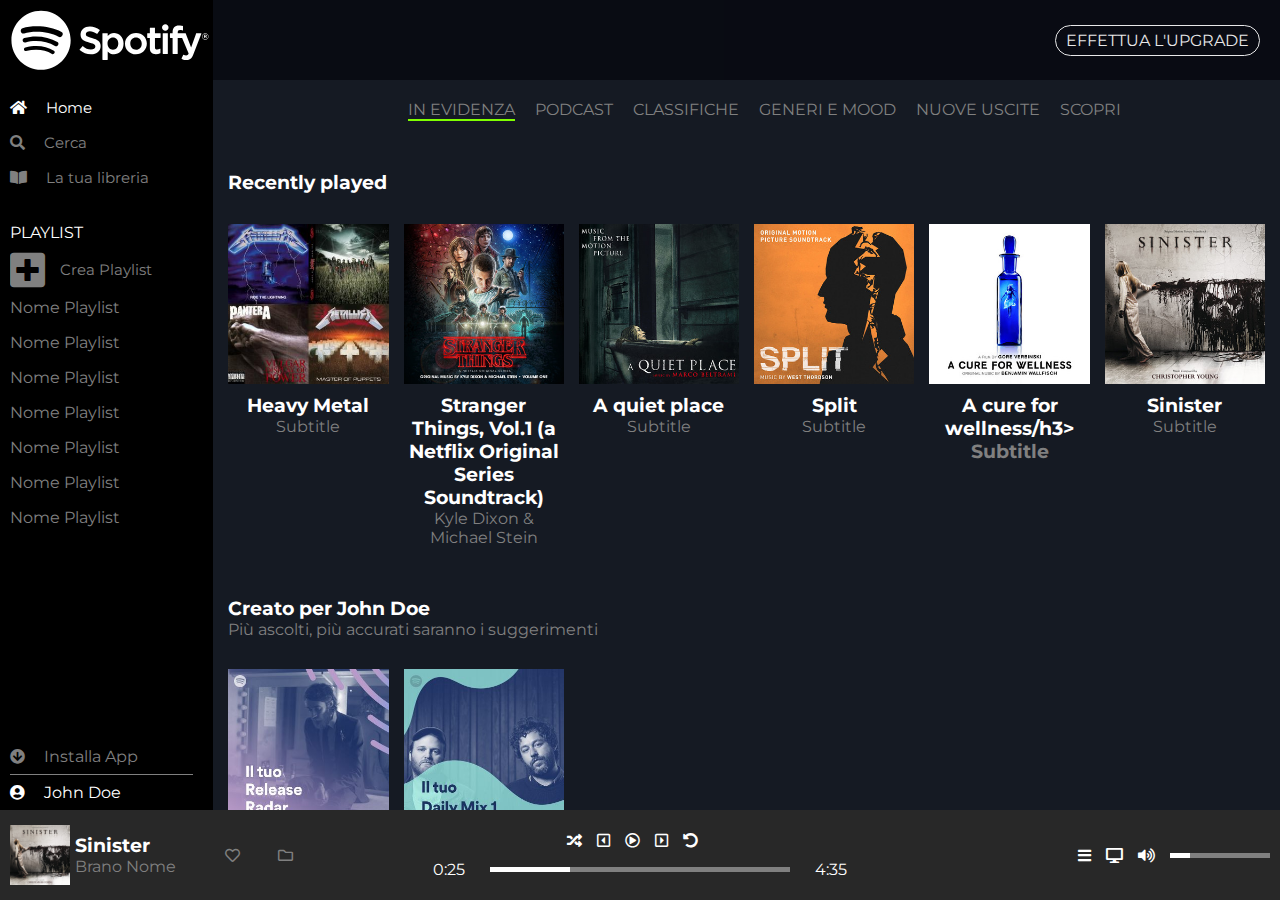
==== commit 671b24af: "html-css-spotifyweb" ====
--- a/index.html
+++ b/index.html
@@ -6,8 +6,7 @@
     <meta http-equiv="X-UA-Compatible" content="IE=edge">
     <meta name="viewport" content="width=device-width, initial-scale=1.0">
     <title>Spotify WEB</title>
-    <link rel="preconnect" href="https://fonts.gstatic.com">
-    <link href="https://fonts.googleapis.com/css2?family=Roboto&display=swap" rel="stylesheet">
+    <link href="https://fonts.googleapis.com/css?family=Montserrat:400,500,600,700" rel="stylesheet">
     <meta name="viewport" content="width=device-width, initial-scale=1.0">
     <link href="https://cdnjs.cloudflare.com/ajax/libs/font-awesome/5.13.0/css/all.min.css" rel="stylesheet">
     <link rel="stylesheet" href="css/12bool-responsive.css">
@@ -20,7 +19,8 @@
 
         <div class="main row">
             <div class="side-bar col-xs-1 col-md-2 row">
-                <div class="row sidebar-content">
+
+                <div class="sidebar-content">
                     <img class="logo" src="img/logo.svg" alt="">
                     <div class="sidebar-content-top">
                         <div>
@@ -42,7 +42,7 @@
                             <i class="icon-plus-sidebar fas fa-plus-square text-color-grey"></i>
                             <span class="text-color-grey">Crea Playlist</span>
                         </div>
-                        <ul class="text-color-grey">
+                        <ul class="text-color-grey-list">
                             <li>Nome Playlist</li>
                             <li>Nome Playlist</li>
                             <li>Nome Playlist</li>
@@ -76,7 +76,7 @@
                 </div>
 
                 <div class="container-content">
-                    <ul class="row text-color-grey">
+                    <ul class="row text-color-grey-list">
                         <li> IN EVIDENZA</li>
                         <li>PODCAST</li>
                         <li>CLASSIFICHE</li>
@@ -84,54 +84,151 @@
                         <li>NUOVE USCITE</li>
                         <li>SCOPRI</li>
                     </ul>
-                    <h3 class="text-color-white">Recently played</h3>
-                    <div class="row row-films">
-                        <div class="film-item row">
-                            <img src="img/metal_lifting.jpg" alt="">
-                            <div class="text-color-white">Heavy Metal</div>
-                            <div class="text-color-grey">Subtitle</div>
-                        </div>
-                        <div class="film-item row">
-                            <img src="img/stranger.jpeg" alt="">
-                            <div class="text-color-white">Stranger Things</div><!-- , Vol.1 (a Netflix Original Series Soundtrack)-->
-                            <div class="text-color-grey">Kyle Dixon & Michael Stein</div>
-                        </div>
-                        <div class="film-item row">
-                            <img src="img/aquietplace.jpeg" alt="">
-                            <div class="text-color-white">A quiet place</div>
-                            <div class="text-color-grey">Subtitle</div>
-                        </div>
-                        <div class="film-item row">
-                            <img src="img/split.jpeg" alt="">
-                            <div class="text-color-white">Split</div>
-                            <div class="text-color-grey">Subtitle</div>
-                        </div>
-                        <div class="film-item row">
-                            <img src="img/cure.jpeg" alt="">
-                            <div class="text-color-white">A cure for wellness</div>
-                            <div class="text-color-grey">Subtitle</div>
-                        </div>
-                        <div class="film-item row">
-                            <img src="img/sinister.jpeg" alt="">
-                            <div class="text-color-white">Sinister</div>
-                            <div class="text-color-grey">Subtitle</div>
-                        </div>
-                        
-                    </div>
-
-                    <div class="text-color-white">Creato per John Doe</div>
-                    <div class="text-color-grey">Più ascolti, più accurati saranno i suggerimenti</div>
-                    
-                    <div class="row row-dailymix">
-                        <div class="film-item row">
-                            <img src="img/radar.jpeg" alt="">
-                            <div class="text-color-white">Release Radar</div>
-                        </div>
-                        <div class="film-item row">
-                            <img src="img/mixdaily.jpeg" alt="">
-                            <div class="text-color-white">Daily Mix 1</div>
-                        </div>
-                    </div>
+
+                    <div class="title-content">
+                        <h3 class="text-color-white">Recently played</h3>
+                    </div>
+
+                    <div class="container-songs">
+                        <div class="song">
+                            <div class="img-song">
+                                <img src="img/metal_lifting.jpg" alt="">
+                                <div class="icon-play">
+                                    <i class="text-color-white far fa-play-circle"></i>
+                                </div>
+                            </div>
+                            <div class="description-img">
+                                <h3 class="text-color-white">Heavy Metal</h3>
+                                <div class="text-color-grey">Subtitle</div>
+                            </div>
+                        </div>
+                        <div class="song">
+                            <div class="img-song">
+                                <img src="img/stranger.jpeg" alt="">
+                                <div class="icon-play">
+                                    <i class="text-color-white far fa-play-circle"></i>
+                                </div>
+                            </div>
+                            <div class="description-img">
+                                <h3 class="text-color-white">Stranger Things, Vol.1 (a Netflix Original Series
+                                    Soundtrack)</h3>
+                                <div class="text-color-grey">Kyle Dixon & Michael Stein</div>
+                            </div>
+                        </div>
+                        <div class="song">
+                            <div class="img-song">
+                                <img src="img/aquietplace.jpeg" alt="">
+                                <div class="icon-play">
+                                    <i class="text-color-white far fa-play-circle"></i>
+                                </div>
+                            </div>
+                            <div class="description-img">
+                                <h3 class="text-color-white">A quiet place</h3>
+                                <div class="text-color-grey">Subtitle</div>
+                            </div>
+                        </div>
+                        <div class="song">
+                            <div class="img-song">
+                                <img src="img/split.jpeg" alt="">
+                                <div class="icon-play">
+                                    <i class="text-color-white far fa-play-circle"></i>
+                                </div>
+                            </div>
+                            <div class="description-img">
+                                <h3 class="text-color-white">Split</h3>
+                                <div class="text-color-grey">Subtitle</div>
+                            </div>
+                        </div>
+                        <div class="song">
+                            <div class="img-song">
+                                <img src="img/cure.jpeg" alt="">
+                                <div class="icon-play">
+                                    <i class="text-color-white far fa-play-circle"></i>
+                                </div>
+                            </div>
+                            <div class="description-img">
+                                <h3 class="text-color-white">A cure for wellness/h3>
+                                    <div class="text-color-grey">Subtitle</div>
+                            </div>
+                        </div>
+                        <div class="song">
+                            <div class="img-song">
+                                <img src="img/sinister.jpeg" alt="">
+                                <div class="icon-play">
+                                    <i class="text-color-white far fa-play-circle"></i>
+                                </div>
+                            </div>
+                            <div class="description-img">
+                                <h3 class="text-color-white">Sinister</h3>
+                                <div class="text-color-grey">Subtitle</div>
+                            </div>
+                        </div>
+
+
+                    </div>
+
+                    <div class="title-content">
+                        <h3 class="text-color-white">Creato per John Doe</h3>
+                        <div class="text-color-grey">Più ascolti, più accurati saranno i suggerimenti</div>
+                    </div>
+
+                    <div class="container-songs">
+                        <div class="song">
+                            <div class="img-song">
+                                <img src="img/radar.jpeg" alt="">
+                                <div class="icon-play">
+                                    <i class="text-color-white far fa-play-circle"></i>
+                                </div>
+                            </div>
+                            <div class="description-img">
+                                <h3 class="text-color-white">Realease Radar</h3>
+                            </div>
+                        </div>
+                        <div class="song">
+                            <div class="img-song">
+                                <img src="img/mixdaily.jpeg" alt="">
+                                <div class="icon-play">
+                                    <i class="text-color-white far fa-play-circle"></i>
+                                </div>
+                            </div>
+                            <div class="description-img">
+                                <h3 class="text-color-white">Daily Mix 1</h3>
+                            </div>
+                        </div>
+                    </div>
+
+                    <div class="title-content">
+                        <h3 class="text-color-white">Artisti più popolari</h3>
+                        <div class="text-color-grey">Più ascolti, più accurati saranno i suggerimenti</div>
+                    </div>
+
+                    <div class="container-songs">
+                        <div class="song">
+                            <div class="img-song img-radius">
+                                <img src="img/youg.jpeg" alt="">
+                                <div class="icon-play">
+                                    <i class="text-color-white far fa-play-circle"></i>
+                                </div>
+                            </div>
+                            <div class="description-img">
+                                <h3 class="text-color-white">Release Radar</h3>
+                            </div>
+                        </div>
+                        <div class="song">
+                            <div class="img-song img-radius">
+                                <img src="img/einaudi.jpeg" alt="">
+                                <div class="icon-play">
+                                    <i class="text-color-white far fa-play-circle"></i>
+                                </div>
+                            </div>
+                            <div class="description-img">
+                                <h3 class="text-color-white">Daily Mix 1</h3>
+                            </div>
+                        </div>
+                    </div>
+
+
+
 
                 </div>
 
@@ -163,7 +260,9 @@
                 <div class="item-footer-central-buttons row">
                     <i class="fas fa-random text-color-white"></i>
                     <i class="far fa-caret-square-left text-color-white"></i>
-                    <i class="far fa-play-circle text-color-white"></i>
+                    <div class="play">
+                        <i class="far fa-play-circle text-color-white"></i>
+                    </div>
                     <i class="far fa-caret-square-right text-color-white"></i>
                     <i class="fas fa-undo-alt text-color-white"></i>
                 </div>
@@ -172,6 +271,7 @@
                     <div>0:25</div>
                     <div class="music-bar">
                         <div class="music-bar-white"></div>
+                        <div class="circle-bar"></div>
                     </div>
                     <div>4:35</div>
                 </div>
--- a/css/style.css
+++ b/css/style.css
@@ -5,7 +5,7 @@
 }
 
 body{
-    font-family: 'Roboto', sans-serif;
+    font-family: 'Montserrat', serif;
 }
 
 
@@ -17,6 +17,10 @@
 .text-color-grey{
     color: grey;
 }
+
+.text-color-grey-list{
+    color: grey;
+}
 /* END CLASS UTILITY */
 
 
@@ -34,7 +38,7 @@
 
 .side-bar{
     background-color: black;
-    height: 100%;
+    height: calc(100vh - 90px);
     flex-direction: column;
     justify-content: space-between;
     padding: 10px 0 0 10px;
@@ -46,6 +50,12 @@
     margin-bottom: 20px;
 }
 
+.sidebar-content {
+    height: calc(100% - 80px);
+    display: flex;
+    flex-direction: column;
+}
+
 .sidebar-content, .sidebar-footer{
     /* flex-direction: column; */
     line-height: 35px;
@@ -63,10 +73,8 @@
 
 .playlist{
     /* height: 280px; */
-    min-height: 280px; 30%
     flex-grow: 1;
-    flex-shrink: 1;
-    /* overflow-y: scroll; */
+    overflow-y: auto;
 }
 
 .sidebar-content span, ul.text-color-grey li{
@@ -114,11 +122,12 @@
 }
 
 .container-content{
-    /* width: 100%; */
-    height: 200vh;
+    width: 100%;
+    /* height: 100vh; */
     /* background-color: blue; */
-    margin: 100px 20px 20px 20px;
-    /* margin-top: 100px; */
+    /* margin: 100px 20px 20px 20px; */
+    margin-top: 100px;
+    padding-left: 15px;
 }
 
 .container-content ul{
@@ -135,34 +144,67 @@
     border-bottom: 2px solid chartreuse;
 }
 
-.row-films{
+.title-content{
+    margin: 50px 0 10px 0;
+}
+
+.container-songs{
+    display: flex;
+    width: 100%;
     flex-wrap: wrap;
-    /* flex-grow: 1; */
-    justify-content: space-between;
-    /* flex-shrink: 1; */
+    /* padding-left: 15px; */
+}
+
+.song{
+    width: calc(100% / 6 - 15px);
+    margin-right: 15px;
     margin-top: 20px;
-}
-
-.film-item img{
-    width: 170px;
-    margin-bottom: 10px;
-}
-
-.film-item{
-    align-items: center;
-    flex-direction: column;
-    line-height: 25px;
-    margin: 20px 10px;
-}
-
-
-.film-item .text-color-grey{
-    font-size: 15px;
-}
-
-
-
-
+    /* background-color: red; */
+    /* border: 1px solid white; */
+    /* height: 100px; */
+}
+
+.img-song img{
+    width: 100%;
+    height: 100%;
+    /* per togliere margine dell'inline-block */
+    display: block;
+}
+
+.img-song{
+    position: relative;
+}
+
+.icon-play{
+    width: 100%;
+    height: 100%;
+    background-color: rgba(0, 0, 0, .5);
+    position: absolute;
+    top: 0;
+    left: 0;
+    display: flex;
+    justify-content: center;
+    align-items: center;
+    opacity: 0;
+}
+
+.icon-play i.far{
+    font-size: 40px;
+}
+
+.description-img{
+    text-align: center;
+    margin-top: 10px;
+}
+
+.img-radius{
+    border-radius: 100%;
+    overflow-y: hidden;
+}
+
+
+
+/* FOOTER */
 .footer{
     width: 100%;
     height: 90px;
@@ -209,6 +251,7 @@
 
 .item-footer-central-buttons{
     justify-content: center;
+    align-items: center;
 }
 
 .items-footer-central-music-bar{
@@ -223,6 +266,7 @@
     background-color: grey;
     margin: 0 25px;
     flex-grow: 1;
+    position: relative;
 }
 
 .music-bar-white{
@@ -232,6 +276,18 @@
     flex-grow: 1;
 }
 
+
+.circle-bar{
+    width: 15px;
+    height: 15px;
+    background-color: white;
+    border-radius: 100%;
+    position: absolute;
+    top: -5px;
+    left: 75px;
+    display: none;
+}
+
 .item-footer:last-child{
     justify-content: flex-end;
     align-items: center;
@@ -250,3 +306,54 @@
     height: 5px;
     background-color: white;
 }
+
+
+/* HOVER */
+
+
+.button-topbar:hover{
+    font-size: 20px;
+}
+.text-color-grey:hover{
+    color: white;
+}
+
+.text-color-grey-list li:hover{
+    color: white;
+}
+
+
+.music-bar:hover > .music-bar-white{
+    background-color: chartreuse;
+}
+
+.music-bar:hover > .circle-bar{
+    display: inline;
+}
+
+.icon-play:hover{
+    opacity: 1;
+}
+
+
+/* MEDIA QUERY */
+@media screen and (max-width: 576px) {
+    .sidebar-content div{
+        display: none;
+    }
+    .logo{
+        width: 100px;
+    }
+}
+
+@media screen and (max-width: 767px) {
+    .song{
+        width: calc(100% / 4 - 15px);
+    }
+}
+
+@media screen and (max-width: 575px) {
+    .song{
+        width: calc(100% / 2 - 15px);
+    }
+}
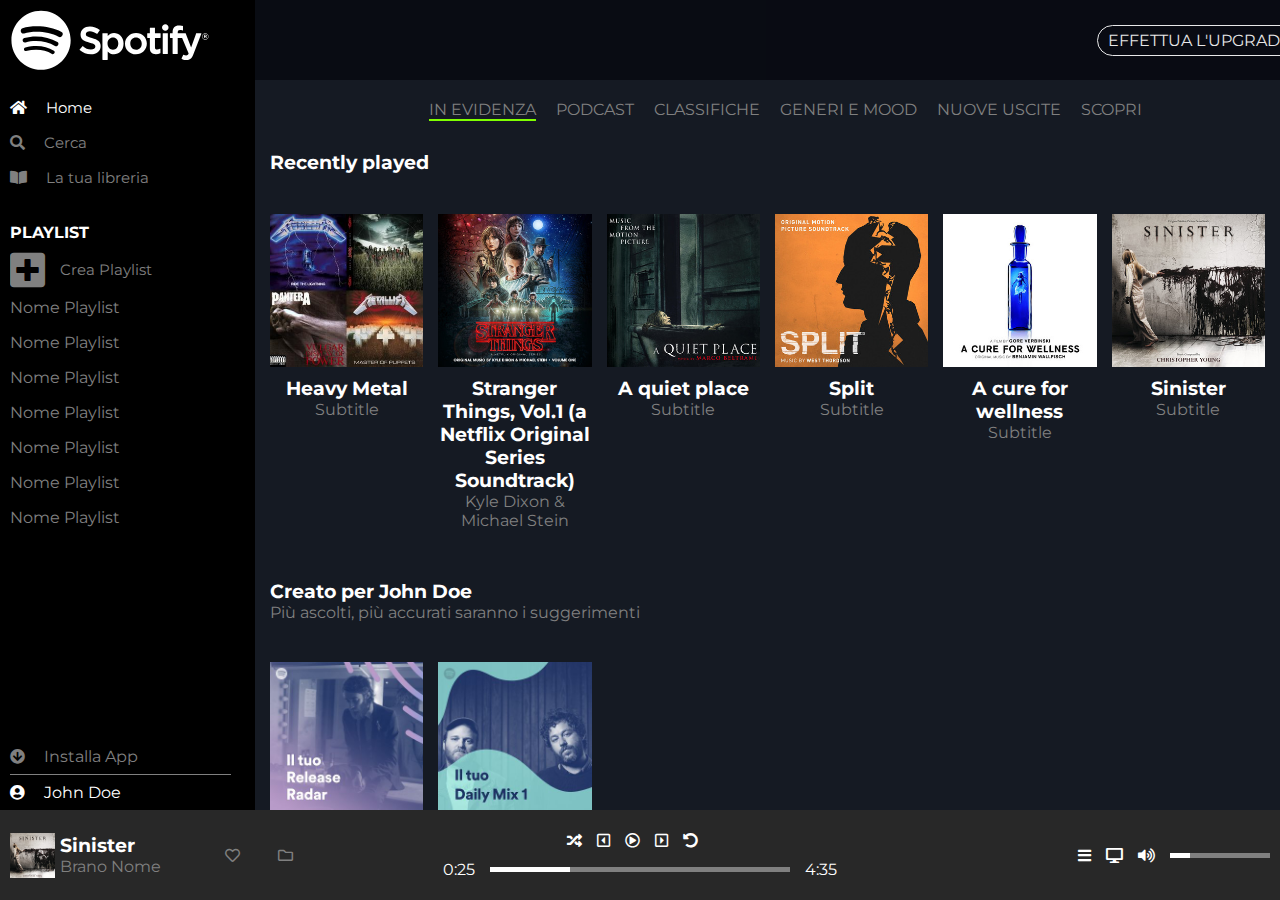
==== commit b8c142d6: "html-css-spotifyweb" ====
--- a/index.html
+++ b/index.html
@@ -18,7 +18,7 @@
     <div class="container-fluid">
 
         <div class="main row">
-            <div class="side-bar col-xs-1 col-md-2 row">
+            <div class="side-bar row">
 
                 <div class="sidebar-content">
                     <img class="logo" src="img/logo.svg" alt="">
@@ -37,7 +37,7 @@
                         </div>
                     </div>
                     <div class="playlist">
-                        <div class="text-color-white">PLAYLIST</div>
+                        <h4 class="text-color-white">PLAYLIST</h4>
                         <div class="text-plus row">
                             <i class="icon-plus-sidebar fas fa-plus-square text-color-grey"></i>
                             <span class="text-color-grey">Crea Playlist</span>
@@ -69,7 +69,7 @@
 
             </div>
 
-            <div class="content col-xs-11 col-md-10">
+            <div class="content">
 
                 <div class="topbar-fixed row col-xs-11 col-md-10">
                     <div class="button-topbar text-color-white">EFFETTUA L'UPGRADE</div>
@@ -147,7 +147,7 @@
                                 </div>
                             </div>
                             <div class="description-img">
-                                <h3 class="text-color-white">A cure for wellness/h3>
+                                <h3 class="text-color-white">A cure for wellness</h3>
                                     <div class="text-color-grey">Subtitle</div>
                             </div>
                         </div>
@@ -237,7 +237,7 @@
 
         <div class="footer row">
 
-            <div class="item-footer col-xs-4 col-md-3">
+            <div class="item-footer col-xs-3 col-md-3">
 
                 <div class="col-xs-10 col-lg-8 row">
 
@@ -256,7 +256,7 @@
 
             </div>
 
-            <div class="item-footer col-xs-4 col-md-6 row">
+            <div class="item-footer col-xs-6 col-md-6 row">
                 <div class="item-footer-central-buttons row">
                     <i class="fas fa-random text-color-white"></i>
                     <i class="far fa-caret-square-left text-color-white"></i>
@@ -277,7 +277,7 @@
                 </div>
             </div>
 
-            <div class="item-footer col-xs-4 col-md-3 row">
+            <div class="item-footer col-xs-3 col-md-3 row">
                 <i class="fas fa-bars text-color-white"></i>
                 <i class="fas fa-desktop text-color-white"></i>
                 <i class="fas fa-volume-up text-color-white"></i>
--- a/css/style.css
+++ b/css/style.css
@@ -43,6 +43,7 @@
     justify-content: space-between;
     padding: 10px 0 0 10px;
     overflow: hidden;
+    width: 255px;
 }
 
 .logo{
@@ -50,6 +51,11 @@
     margin-bottom: 20px;
 }
 
+.content{
+    flex-grow: 1;
+    width: calc(100% - 255px);
+}
+
 .sidebar-content {
     height: calc(100% - 80px);
     display: flex;
@@ -57,9 +63,7 @@
 }
 
 .sidebar-content, .sidebar-footer{
-    /* flex-direction: column; */
     line-height: 35px;
-    /* width: 100%; */
 }
 
 .sidebar-content-top{
@@ -67,12 +71,7 @@
     align-items: center;
 }
 
-.sidebar-content-top i{
-    /* font-size: 15px; */
-}
-
 .playlist{
-    /* height: 280px; */
     flex-grow: 1;
     overflow-y: auto;
 }
@@ -113,6 +112,7 @@
     justify-content: flex-end;
     align-items: center;
     padding-right: 20px;
+    z-index: 1;
 }
 
 .button-topbar{
@@ -123,9 +123,6 @@
 
 .container-content{
     width: 100%;
-    /* height: 100vh; */
-    /* background-color: blue; */
-    /* margin: 100px 20px 20px 20px; */
     margin-top: 100px;
     padding-left: 15px;
 }
@@ -145,23 +142,20 @@
 }
 
 .title-content{
-    margin: 50px 0 10px 0;
+    margin: 30px 0 10px 0;
 }
 
 .container-songs{
     display: flex;
     width: 100%;
     flex-wrap: wrap;
-    /* padding-left: 15px; */
 }
 
 .song{
     width: calc(100% / 6 - 15px);
     margin-right: 15px;
-    margin-top: 20px;
-    /* background-color: red; */
-    /* border: 1px solid white; */
-    /* height: 100px; */
+    margin-top: 30px;
+    margin-bottom: 20px;
 }
 
 .img-song img{
@@ -212,6 +206,7 @@
     display: flex;
     flex-direction: row;
     align-items: center;
+    justify-content: space-between;
 }
 
 .item-footer:first-child{
@@ -222,8 +217,8 @@
 }
 
 .img-footer{
-    width: 60px;
-    height: 60px;
+    width: 45px;
+    height: 45px;
     margin: 0 5px 0 10px;
 }
 
@@ -264,7 +259,7 @@
     max-width: 300px;
     height: 5px;
     background-color: grey;
-    margin: 0 25px;
+    margin: 0 15px;
     flex-grow: 1;
     position: relative;
 }
@@ -308,9 +303,8 @@
 }
 
 
+
 /* HOVER */
-
-
 .button-topbar:hover{
     font-size: 20px;
 }
@@ -331,18 +325,28 @@
     display: inline;
 }
 
-.icon-play:hover{
+.song:hover .icon-play{
     opacity: 1;
 }
+
 
 
 /* MEDIA QUERY */
 @media screen and (max-width: 576px) {
-    .sidebar-content div{
+    .sidebar-content span, .sidebar-content .playlist{
         display: none;
     }
     .logo{
-        width: 100px;
+        width: 115px;
+    }
+    i.fa-home, i.fa-search, i.fa-book-open{
+        font-size: 25px;
+    }
+    .side-bar{
+        width: 50px;
+    }
+    .content{
+        width: calc(100% - 50px);
     }
 }
 
